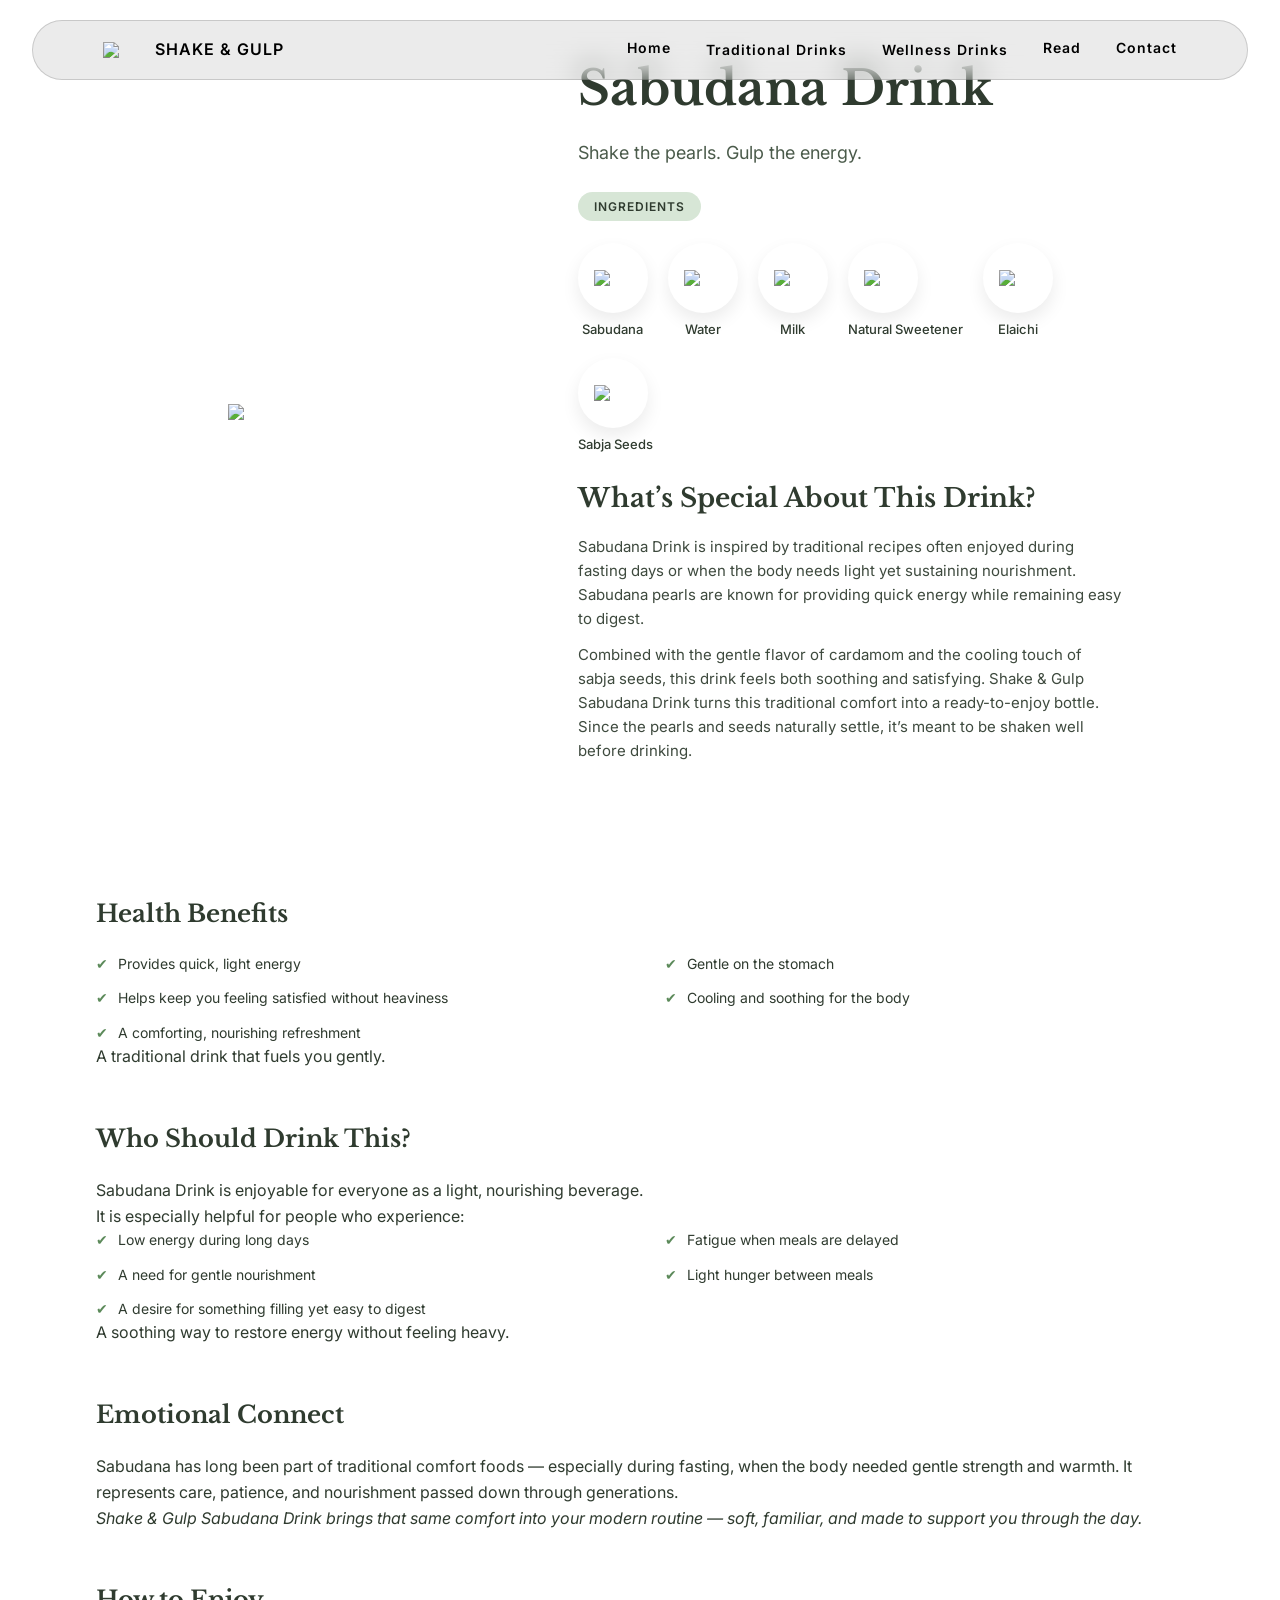
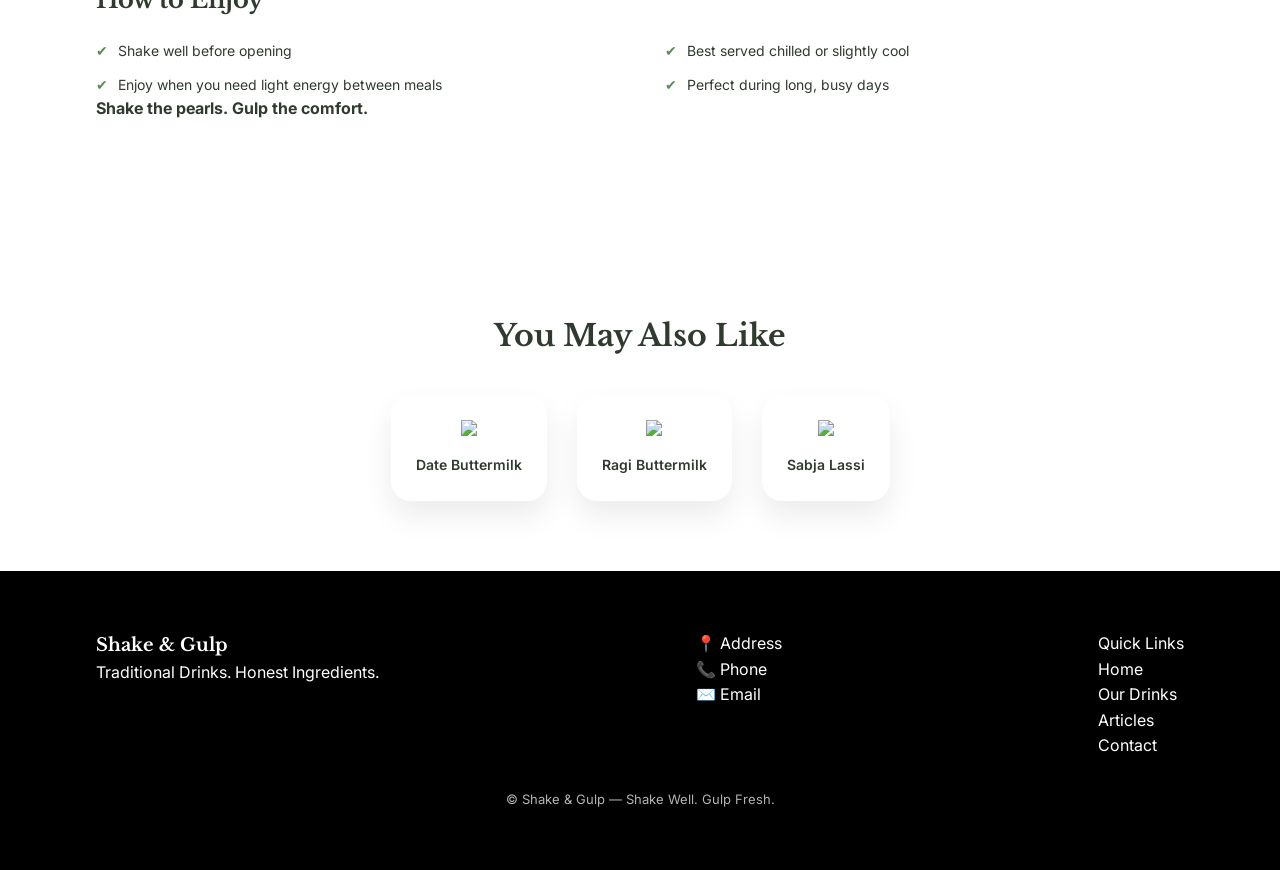
==== index.html @ e675488b "Update index.html" ====
<!DOCTYPE html>
<html lang="en">
<head>
<meta charset="UTF-8">
<meta name="viewport" content="width=device-width, initial-scale=1.0">
<title>Sabudana Drink – Shake & Gulp</title>

<link href="https://fonts.googleapis.com/css2?family=Libre+Baskerville:wght@400;700&family=Inter:wght@300;400;500;600&display=swap" rel="stylesheet">
<style>

  
* {
  margin: 0;
  padding: 0;
  box-sizing: border-box;
}

body {
  font-family: 'Inter', sans-serif;
  color: #2f3b2f;
  background: url("https://i.ibb.co/hJR4H2VG/buttermilkbackground.png") no-repeat center center fixed;
  background-size: cover;
  line-height: 1.6;
}

/* ================= CONTAINER ================= */

.container {
  width: 85%;
  max-width: 1100px;
  margin: auto;
}

/* ================= HEADER ================= */

  .navbar{
    position:fixed;
    top:20px;
    left:50%;
    transform:translateX(-50%);

    width:95%;          /* MUCH WIDER */
    max-width:none;     /* remove limit */

    padding:16px 70px;  /* more inner spacing */
    border-radius:50px;

    backdrop-filter:blur(15px);
    background:rgba(0,0,0,0.08);
    border:1px solid rgba(0,0,0,0.15);

    display:flex;
    justify-content:space-between;
    align-items:center;

    color:#000;
    font-weight:600;
    letter-spacing:1px;
    z-index:100;
}

.nav-links{
    display:flex;
    gap:35px;
}

.nav-links a{
    text-decoration:none;
    color:#000;
    font-size:14px;
    transition:0.3s ease;
}

.nav-links a:hover{
    opacity:0.6;
}

.logo{
    display:flex;
    align-items:center;
    gap:12px; /* space between logo and text */
}

.logo img{
    width:40px;   /* control logo size */
    height:auto;
}

/* =============================
   CONTACT FORM GLASS POPUP
============================= */

.contact-overlay{
    position:fixed;
    top:0;
    left:0;
    width:100%;
    height:100%;

    backdrop-filter:blur(10px);
    background:rgba(0,0,0,0.3);

    display:flex;
    justify-content:center;
    align-items:center;

    z-index:999;

    opacity:0;
    pointer-events:none;
    transition:0.4s;
}

.contact-overlay.active{
    opacity:1;
    pointer-events:auto;
}

.contact-form{
    width:400px;
    padding:40px;
    border-radius:25px;

    backdrop-filter:blur(15px);
    background:rgba(255,255,255,0.25);
    border:1px solid rgba(255,255,255,0.4);

    text-align:center;
}

.contact-form h2{
    margin-bottom:25px;
}

.contact-form input{

    width:100%;
    padding:12px;
    margin-bottom:15px;

    border:none;
    border-radius:10px;
}

.contact-form textarea{
    width:100%;
    height:44px;          /* same height as inputs */

    padding:12px;         /* same padding as inputs */
    margin-bottom:15px;

    border:none;
    border-radius:10px;
    resize:none;

    line-height:20px;     /* centers text visually */
}

.contact-form button{
    padding:12px 30px;
    border:none;
    border-radius:30px;
    background:black;
    color:white;
    cursor:pointer;
}

.close-btn{
    position:absolute;
    top:20px;
    right:25px;
    border:none;
    background:none;
    font-size:22px;
    cursor:pointer;
}

        /* =============================
   NAVBAR DROPDOWN
============================= */

.nav-item{
    position:relative;
}

.dropdown{
    position:absolute;
    top:100%;
    left:0;
    margin-top:px;


    min-width:220px;

    opacity:0;
    transform:translateY(10px);
    pointer-events:none;

    transition:0.3s ease;
}

/* =============================
   NAVBAR DROPDOWN BACKGROUND BLUR
============================= */

.nav-blur{
    position:fixed;
    top:0;
    left:0;
    width:100%;
    height:100%;

    backdrop-filter:blur(12px);
    background:rgba(0,0,0,0.15);

    opacity:0;
    pointer-events:none;

    transition:0.3s ease;
    z-index:50;
}

/* When dropdown is active */
body:has(.nav-item:hover) .nav-blur{
    opacity:1;
}

.nav-item:hover .dropdown{
    opacity:1;
    transform:translateY(0);
    pointer-events:auto;
}

.dropdown a{
    display:block;
    padding:8px 10px;
    font-size:14px;
    color:#000;
    text-decoration:none;
    border-radius:8px;
    transition:0.25s;
}

.dropdown a:hover{
    background:rgba(255,255,255,0.4);
    padding-left:15px;
}


/* ================= HERO ================= */



.hero-left {
  width: 45%;
  display: flex;
  justify-content: flex-end;   /* pushes image to right */
  padding-right: 20px;         /* small spacing control */
}.hero {
  display: flex;
  align-items: center;
  justify-content: center;
  gap: 50px;
  padding: 50px 0;
  min-height: 85vh;
  transform: translateX(-60px);   /* moves whole hero slightly left */
}




.hero-right {
  width: 50%;
  animation: fadeUp 0.8s ease forwards;
}

.bottle {
  width: 100%;
  max-width: 280px;       /* slightly smaller */
}

/* ================= TEXT ================= */

h1 {
  font-family: 'Libre Baskerville', serif;
  font-size: 48px;        /* slightly reduced but still large */
  margin-bottom: 12px;
}

.tagline {
  font-size: 18px;
  margin-bottom: 25px;
  color: #4b5b4b;
}

.small-label {
  background: #d7e6d6;
  padding: 7px 16px;
  border-radius: 20px;
  font-size: 12px;
  letter-spacing: 1px;
  font-weight: 600;
}

/* ================= INGREDIENTS ================= */

.ingredients {
  display: flex;
  gap: 20px;              /* reduced spacing */
  margin: 25px 0;         /* reduced margin */
  flex-wrap: wrap;
}

.ingredient {
  text-align: center;
  cursor: pointer;
  transition: transform 0.3s ease;
}

.ingredient span {
  display: block;
  margin-top: 8px;
  font-size: 13px;
  font-weight: 500;
  line-height: 1.3;
  white-space: normal;
  word-break: break-word;
}

/* Circle Design */

.circle {
  width: 70px;            /* reduced */
  height: 70px;
  background: #ffffff;
  border-radius: 50%;
  display: flex;
  justify-content: center;
  align-items: center;
  box-shadow: 0 8px 18px rgba(0,0,0,0.08);
  transition: all 0.4s ease;
}

.circle img {
  width: 38px;            /* reduced */
  transition: transform 0.4s ease;
}

/* Hover Effects */

.ingredient:hover img {
  transform: translateY(-6px);
}

.ingredient:hover .circle {
  box-shadow: 0 15px 35px rgba(92,138,90,0.25);
  transform: translateY(-4px);
}

/* ================= SPECIAL SECTION ================= */

.special h2 {
  font-family: 'Libre Baskerville', serif;
  font-size: 26px;
  margin-bottom: 15px;
}

.special p {
  margin-bottom: 12px;    /* reduced */
  font-size: 15px;
  color: #3e4a3e;
}

/* ================= INFO SECTION ================= */

.info {
  padding: 70px 0;
}

.info-block {
  margin-bottom: 50px;
}

.info-block h3 {
  font-family: 'Libre Baskerville', serif;
  font-size: 24px;
  margin-bottom: 20px;
}

.two-column {
  display: grid;
  grid-template-columns: repeat(2,1fr);
  gap: 12px 50px;
}

.tick-list {
  list-style: none;
}

.tick-list li {
  padding-left: 22px;
  position: relative;
  font-size: 14px;
}

.tick-list li::before {
  content: "✔";
  position: absolute;
  left: 0;
  color: #5c8a5a;
}

/* ================= SUGGEST SECTION ================= */

.suggest {
  padding: 70px 0;
}

.center-title {
  text-align: center;
  font-family: 'Libre Baskerville', serif;
  font-size: 30px;
  margin-bottom: 35px;
}

.center-cards {
  display: flex;
  justify-content: center;
  gap: 30px;
  flex-wrap: wrap;
}

.card {
  background: #fff;
  padding: 25px;
  border-radius: 20px;
  text-align: center;
  box-shadow: 0 15px 30px rgba(0,0,0,0.08);
  transition: 0.3s;
}

.card:hover {
  transform: translateY(-6px);
}

.card img {
  width: 120px;
  margin-bottom: 10px;
}

.card p {
  font-weight: 600;
  font-size: 14px;
}

/* ================= FOOTER ================= */

.footer {
   background:black;
    color:white;
  padding: 60px 0;
}

.footer-cols {
  display: flex;
  justify-content: space-between;
  flex-wrap: wrap;
  gap: 30px;
}

.footer strong {
  font-family: 'Libre Baskerville', serif;
  font-size: 18px;
}

.copyright {
  text-align: center;
  margin-top: 30px;
  font-size: 13px;
  opacity: 0.7;
}

/* ================= ANIMATION ================= */

@keyframes fadeUp {
  from {
    opacity: 0;
    transform: translateY(15px);
  }
  to {
    opacity: 1;
    transform: translateY(0);
  }
}

/* ================= MOBILE ================= */

@media(max-width: 900px){
  .hero {
    flex-direction: column;
    text-align: center;
    min-height: auto;
  }

  .hero-left,
  .hero-right {
    width: 100%;
  }

  .ingredients {
    justify-content: center;
  }
}

/* ================= PRINT ================= */

@media print {

  body {
    background: none !important;
  }

  .container {
    width: 1100px !important;
    margin: 0 auto !important;
  }

  .hero {
    flex-direction: row !important;
    min-height: auto;
  }

  .hero-left,
  .hero-right {
    width: 50% !important;
  }

  .header {
    position: relative !important;
  }
}

@page {
  size: A4;
  margin: 0;
}
@media (max-width: 768px) {

  .hero {
    flex-direction: column;
    text-align: center;
    min-height: auto;
    padding: 40px 0;
  }

  .hero-left,
  .hero-right {
    width: 100%;
  }

  .hero-left {
    justify-content: center;
    padding-right: 0;
    margin-bottom: 20px;
  }

  .bottle {
    max-width: 260px;
  }

  h1 {
    font-size: 34px;
  }

  .tagline {
    font-size: 16px;
  }

  .ingredients {
    justify-content: center;
    gap: 18px;
  }

  .two-column {
    grid-template-columns: 1fr;
  }

  .center-cards {
    flex-direction: column;
    align-items: center;
  }

  .footer-cols {
    flex-direction: column;
    text-align: center;
  }
}
@media (min-width: 769px) and (max-width: 1024px) {

  .hero {
    padding: 40px 0;
    gap: 30px;
  }

  .bottle {
    max-width: 280px;
  }

  h1 {
    font-size: 40px;
  }

  .ingredients {
    gap: 20px;
  }

  .two-column {
    grid-template-columns: repeat(2,1fr);
  }
}
@media (min-width: 1400px) {

  .container {
    max-width: 1200px;
  }

  .bottle {
    max-width: 350px;
  }

  h1 {
    font-size: 52px;
  }
}

</style>
</head>

<body>

<div class="navbar">

    <div class="logo">
        <img src="https://i.ibb.co/cSXcmScQ/Shake-Gulp-Logo.png">
        SHAKE & GULP
    </div>

    <div class="nav-links">

        <a href="https://vatsalvarma.github.io/SHAKE-GULP/#home">Home</a>

        <div class="nav-item">
            <a href="https://vatsalvarma.github.io/SHAKE-GULP/#traditional">Traditional Drinks</a>

            <div class="dropdown">
                <a ></a>
                <a href="https://vatsalvarma.github.io/Jeerabtmlk-prbxx/">Jeera Buttermilk</a>
                <a href="https://vatsalvarma.github.io/Masala-btmlk-prbxx/">Masala Buttermilk</a>
                <a href="https://vatsalvarma.github.io/Dates-prbxx/">Date Buttermilk</a>
                <a href="https://vatsalvarma.github.io/ragibrml-prbxxx/">Ragi Buttermilk</a>
                <a href="https://vatsalvarma.github.io/Jeerabtmlk-prbxx/">Jeera Buttermilk</a>
                <a href="https://vatsalvarma.github.io/Sabjalass-prbxs/">Sabja Lassi</a>
                <a href="https://vatsalvarma.github.io/Sweetbtmlk-prbxx/">Buttermilk</a>
                <a href="https://vatsalvarma.github.io/Nmpsabja/">Nimbu Sabja</a>
                <a href="https://vatsalvarma.github.io/Nimpud-prbxx/">Nimbu Pudina</a>
                <a href="https://vatsalvarma.github.io/Sweetbtmlk-prbxx/">Sweet Buttermilk</a>
            </div>
        </div>

        <div class="nav-item">
            <a href="https://vatsalvarma.github.io/SHAKE-GULP/#wellness">Wellness Drinks</a>

            <div class="dropdown">
                <a ></a>
                <a href="https://vatsalvarma.github.io/Ginger-prbxx/">Ginger Shot</a>
                <a href="https://vatsalvarma.github.io/GingTer-prbxx/">Ginger Turmeric Shot</a>
                <a href="https://vatsalvarma.github.io/Amla-prbrxx/">Amla Shot</a>
                <a href="https://vatsalvarma.github.io/Neem-prbxx/">Neem Shot</a>
                <a href="https://vatsalvarma.github.io/Moringa-prbxx/">Moringa Shot</a>
                <a href="https://vatsalvarma.github.io/wheatgrass-prbxxx/">Wheatgrass Shot</a>
                <a href="https://vatsalvarma.github.io/Barley-prbxx/">Barley Drink</a>
                <a href="https://vatsalvarma.github.io/sabudana-prbxx/">Sabudana Drink</a>
            </div>
        </div>

        <a href="https://vatsalvarma.github.io/SHAKE-GULP/#read">Read</a>
        <a href="https://vatsalvarma.github.io/SHAKE-GULP/#">Contact</a>

    </div>

</div>

<div class="nav-blur"></div>



<section class="hero container">

  <div class="hero-left">
    <img src="Images/MasalaButtermilk.png" class="bottle">
  </div>

  <div class="hero-right">
    <h1>Sabudana Drink</h1>
    <p class="tagline">Shake the pearls. Gulp the energy.</p>

    <span class="small-label">INGREDIENTS</span>

    <div class="ingredients">

      <div class="ingredient water">
        <div class="circle">
          <img src="Images/images (7).jpeg">
          <span class="wave"></span>
        </div>
        <span>Sabudana </span>
      </div>

      <div class="ingredient">
        <div class="circle">
          <img src="Images/images (3).jpeg"">
        </div>
        <span>Water</span>
      </div>

      <div class="ingredient">
        <div class="circle">
          <img src="Images/images (8).jpeg">
        </div>
        <span>Milk</span>
      </div>

      <div class="ingredient">
        <div class="circle">
          <img src="Images/download (16).jpeg">
        </div>
        <span>Natural Sweetener</span>
      </div>

      <div class="ingredient">
        <div class="circle">
          <img src="Images/download (32).jpeg">
        </div>
        <span>Elaichi </span>
      </div>

      <div class="ingredient">
        <div class="circle">
          <img src="Images/download (19).jpeg">
        </div>
        <span>Sabja Seeds</span>
      </div>

    </div>

    <div class="special">
      <h2>What’s Special About This Drink?</h2>
      <p>
        Sabudana Drink is inspired by traditional recipes often enjoyed during fasting days 
        or when the body needs light yet sustaining nourishment. Sabudana pearls are known 
        for providing quick energy while remaining easy to digest.
      </p>
      <p>
        Combined with the gentle flavor of cardamom and the cooling touch of sabja seeds, 
        this drink feels both soothing and satisfying. Shake & Gulp Sabudana Drink turns 
        this traditional comfort into a ready-to-enjoy bottle. Since the pearls and seeds 
        naturally settle, it’s meant to be shaken well before drinking.
      </p>
    </div>

  </div>
</section>


<section class="info container">

  <div class="info-block">
    <h3>Health Benefits</h3>
    <ul class="tick-list two-column">
      <li>Provides quick, light energy</li>
      <li>Gentle on the stomach</li>
      <li>Helps keep you feeling satisfied without heaviness</li>
      <li>Cooling and soothing for the body</li>
      <li>A comforting, nourishing refreshment</li>
    </ul>
    <p class="note">A traditional drink that fuels you gently.</p>
  </div>

  <div class="info-block">
    <h3>Who Should Drink This?</h3>
    <p>Sabudana Drink is enjoyable for everyone as a light, nourishing beverage.</p>
    <p>It is especially helpful for people who experience:</p>
   
    <ul class="tick-list two-column">
      <li>Low energy during long days</li>
      <li>Fatigue when meals are delayed</li>
      <li>A need for gentle nourishment</li>
      <li>Light hunger between meals</li>
      <li>A desire for something filling yet easy to digest</li>
    </ul>

    <p>A soothing way to restore energy without feeling heavy.</p>
  </div>

  <div class="info-block">
    <h3>Emotional Connect</h3>
    <p>
      Sabudana has long been part of traditional comfort foods — especially during fasting, 
      when the body needed gentle strength and warmth. It represents care, patience, 
      and nourishment passed down through generations.
    </p>
    <p><em>
      Shake & Gulp Sabudana Drink brings that same comfort into your modern routine — 
      soft, familiar, and made to support you through the day.
    </em></p>
  </div>

  <div class="info-block">
    <h3>How to Enjoy</h3>
    <ul class="tick-list two-column">
      <li>Shake well before opening</li>
      <li>Best served chilled or slightly cool</li>
      <li>Enjoy when you need light energy between meals</li>
      <li>Perfect during long, busy days</li>
    </ul>
    <p><strong>Shake the pearls. Gulp the comfort.</strong></p>
  </div>

</section>


<section class="suggest container">
  <h2 class="center-title">You May Also Like</h2>

  <div class="center-cards">
    <div class="card">
      <img src="https://i.ibb.co/4wRH7CC0/Date-Buttermilk-544x652.png">
      <p>Date Buttermilk</p>
    </div>
    <div class="card">
      <img src="https://i.ibb.co/QjQrDvRf/Ragi-544x652.png">
      <p>Ragi Buttermilk</p>
    </div>
    <div class="card">
      <img src="https://i.ibb.co/93Gx7RXY/Sabja-Lassi-544x652.png">
      <p>Sabja Lassi</p>
    </div>
  </div>
</section>


<footer class="footer">
  <div class="container footer-cols">
    <div>
      <strong>Shake & Gulp</strong>
      <p>Traditional Drinks. Honest Ingredients.</p>
    </div>

    <div>
      <p>📍 Address</p>
      <p>📞 Phone</p>
      <p>✉️ Email</p>
    </div>

    <div>
      <p>Quick Links</p>
      <p>Home</p>
      <p>Our Drinks</p>
      <p>Articles</p>
      <p>Contact</p>
    </div>
  </div>

  <p class="copyright">
    © Shake & Gulp — Shake Well. Gulp Fresh.
  </p>
</footer>

</body>
</html>
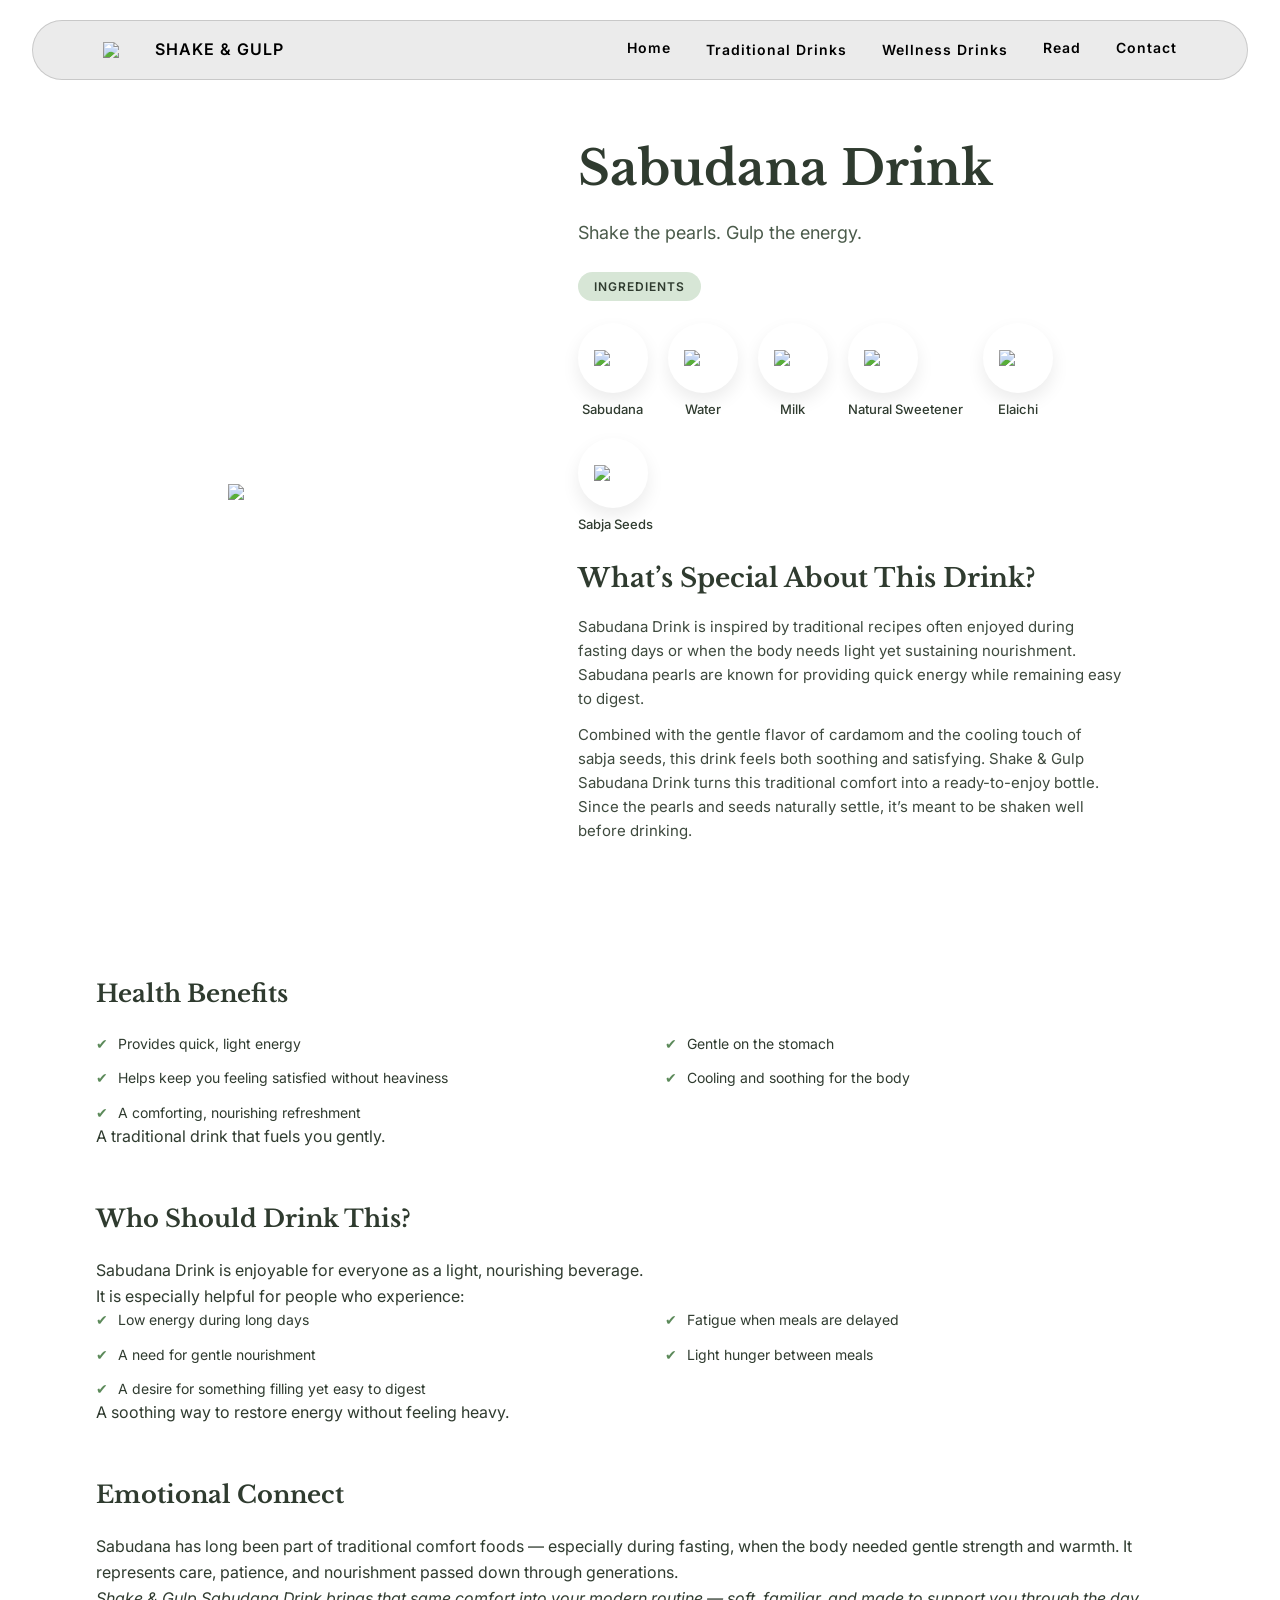
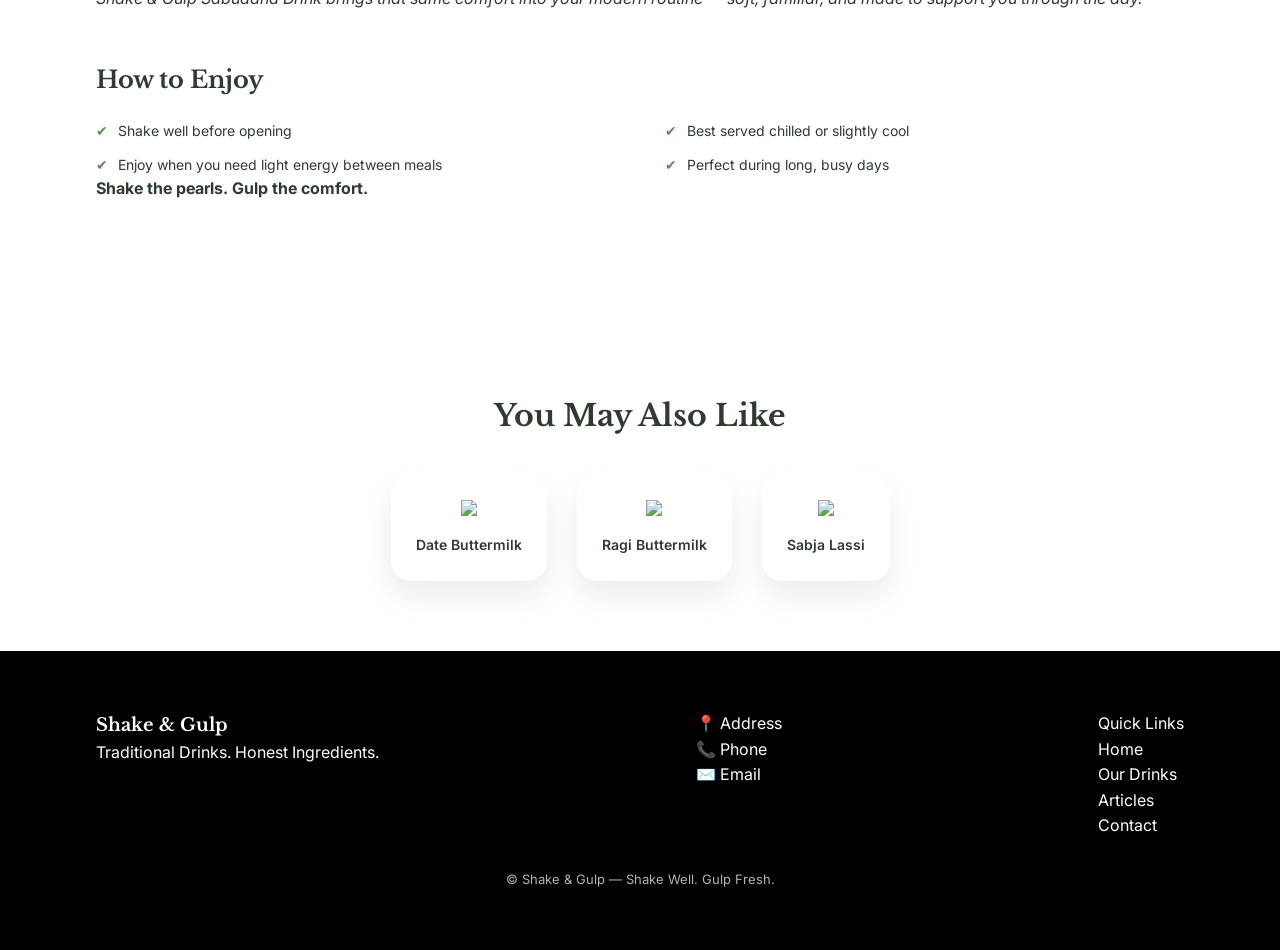
==== commit 07076261: "Update print statement from 'Hello' to 'Goodbye'" ====
--- a/index.html
+++ b/index.html
@@ -21,6 +21,7 @@
   background: url("https://i.ibb.co/hJR4H2VG/buttermilkbackground.png") no-repeat center center fixed;
   background-size: cover;
   line-height: 1.6;
+  padding-top:80px;
 }
 
 /* ================= CONTAINER ================= */
@@ -833,15 +834,15 @@
   <h2 class="center-title">You May Also Like</h2>
 
   <div class="center-cards">
-    <div class="card">
+    <div class="card" onclick="location.href='https://vatsalvarma.github.io/Dates-prbxx/'">
       <img src="https://i.ibb.co/4wRH7CC0/Date-Buttermilk-544x652.png">
       <p>Date Buttermilk</p>
     </div>
-    <div class="card">
+    <div class="card" onclick="location.href='https://vatsalvarma.github.io/ragibrml-prbxxx/'">
       <img src="https://i.ibb.co/QjQrDvRf/Ragi-544x652.png">
       <p>Ragi Buttermilk</p>
     </div>
-    <div class="card">
+    <div class="card"onclick="location.href='https://vatsalvarma.github.io/Sabjalass-prbxs/'">
       <img src="https://i.ibb.co/93Gx7RXY/Sabja-Lassi-544x652.png">
       <p>Sabja Lassi</p>
     </div>
@@ -883,3 +884,5 @@
 
 
 
+
+
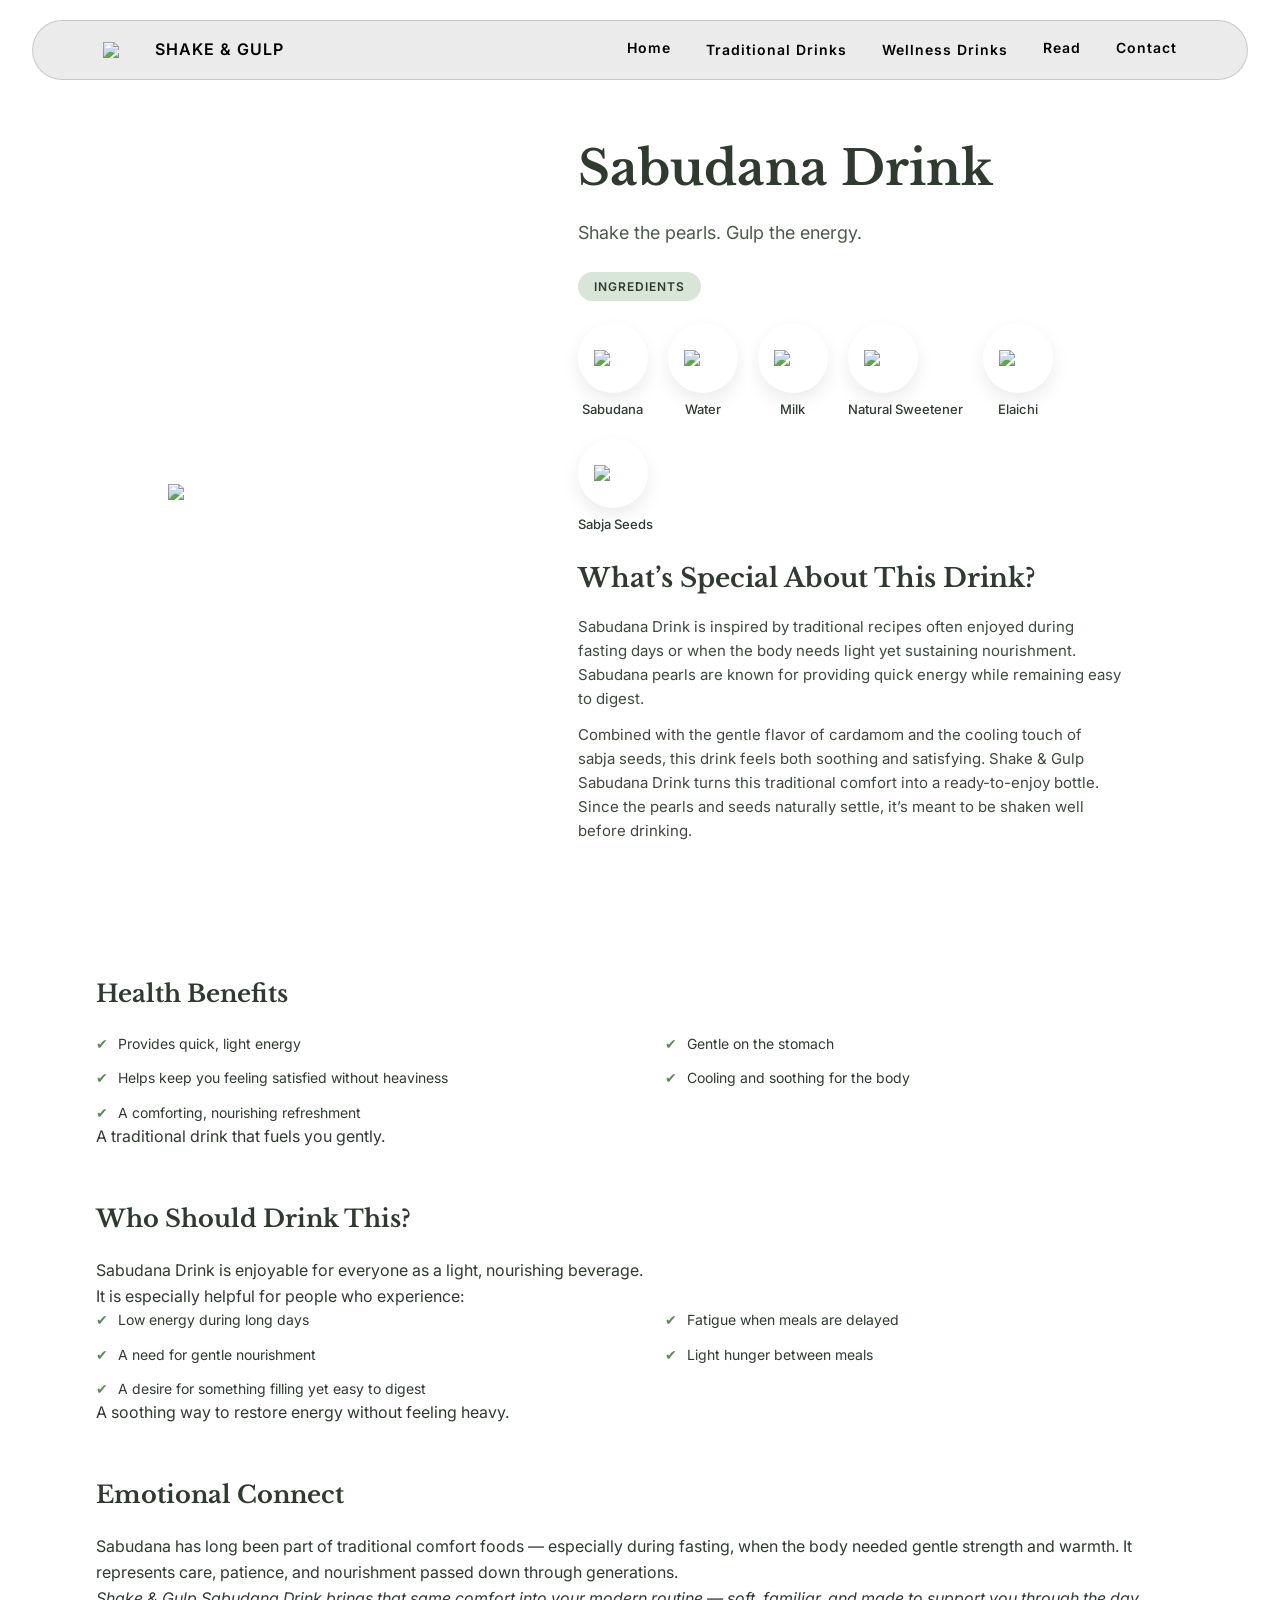
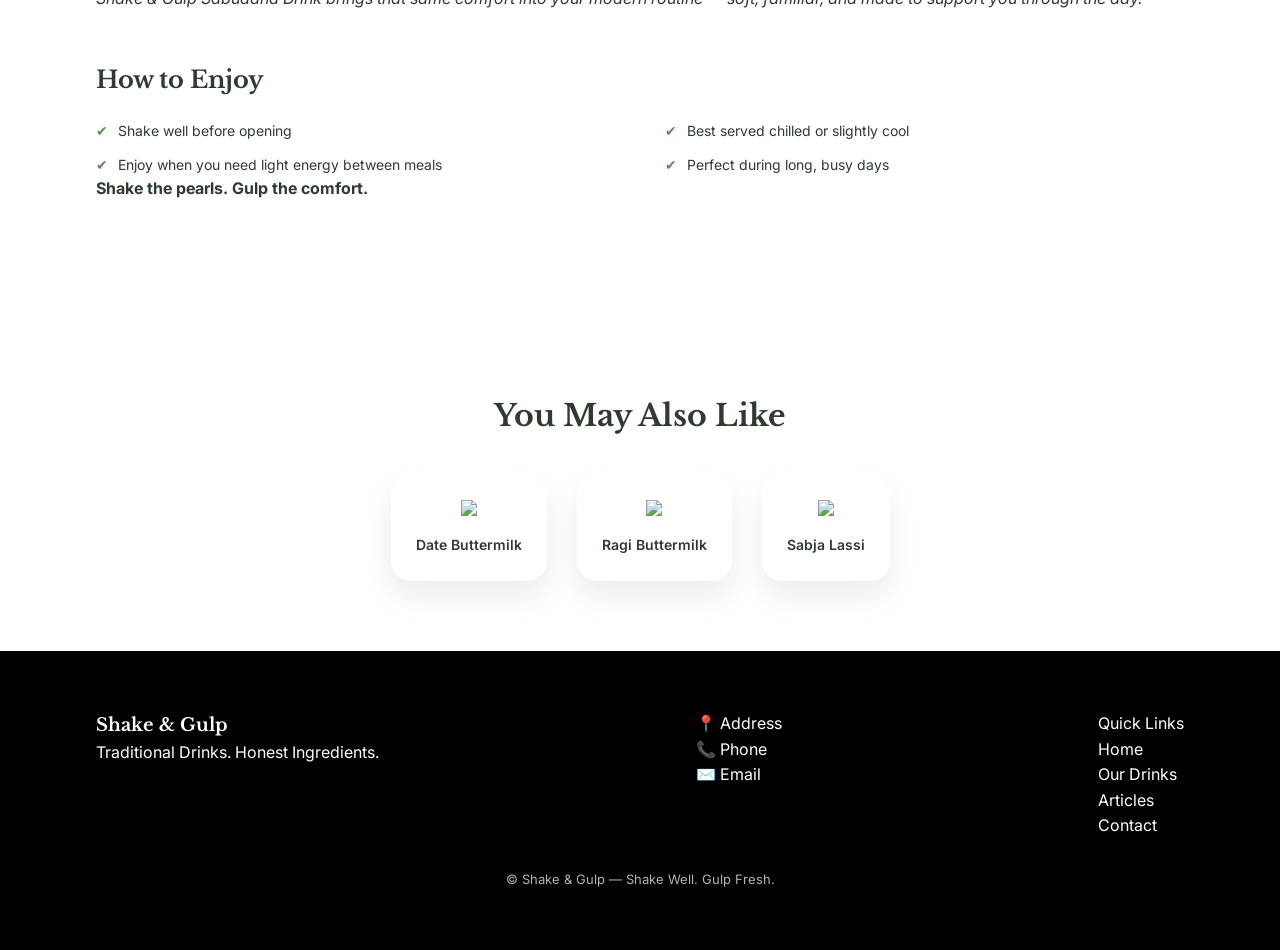
==== commit 9e7e371c: "Update print statement from 'Hello' to 'Goodbye'" ====
--- a/index.html
+++ b/index.html
@@ -256,7 +256,7 @@
   width: 45%;
   display: flex;
   justify-content: flex-end;   /* pushes image to right */
-  padding-right: 20px;         /* small spacing control */
+  padding-right: 80px;         /* small spacing control */
 }.hero {
   display: flex;
   align-items: center;
@@ -886,3 +886,4 @@
 
 
 
+
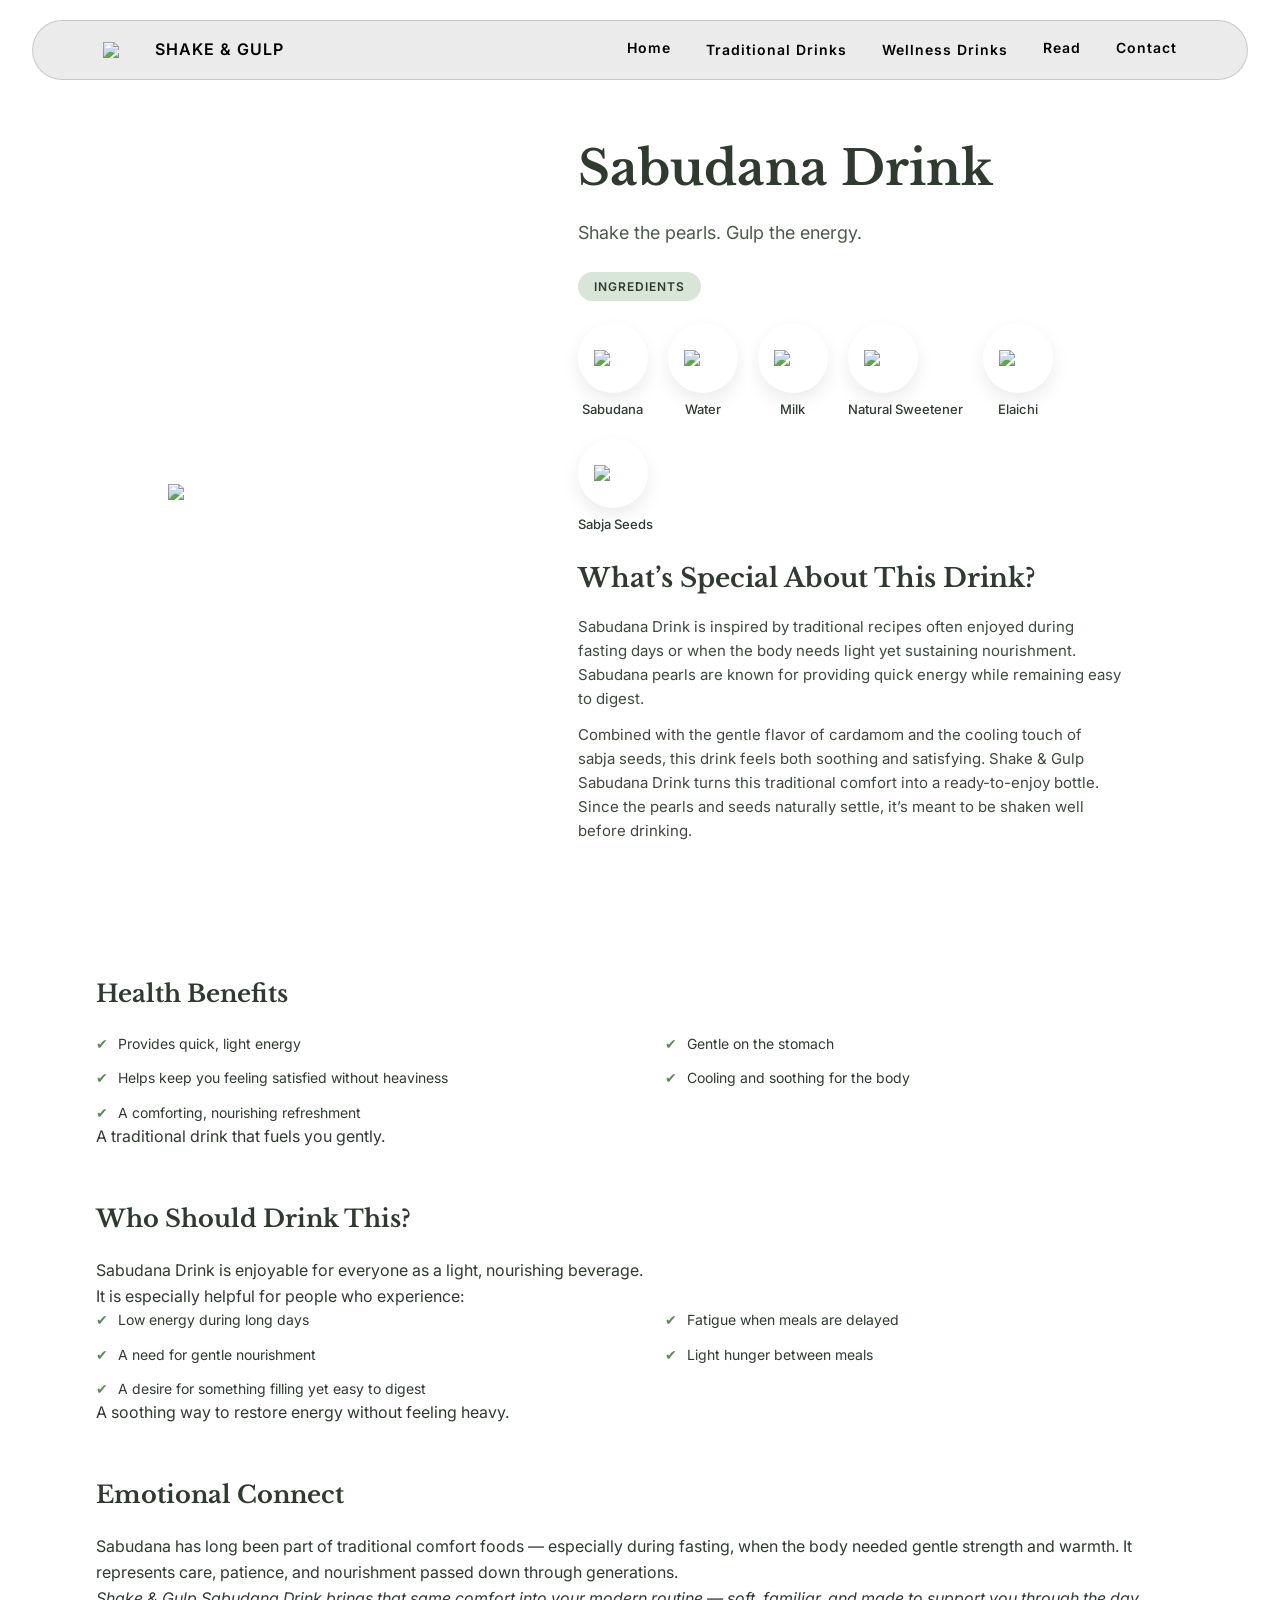
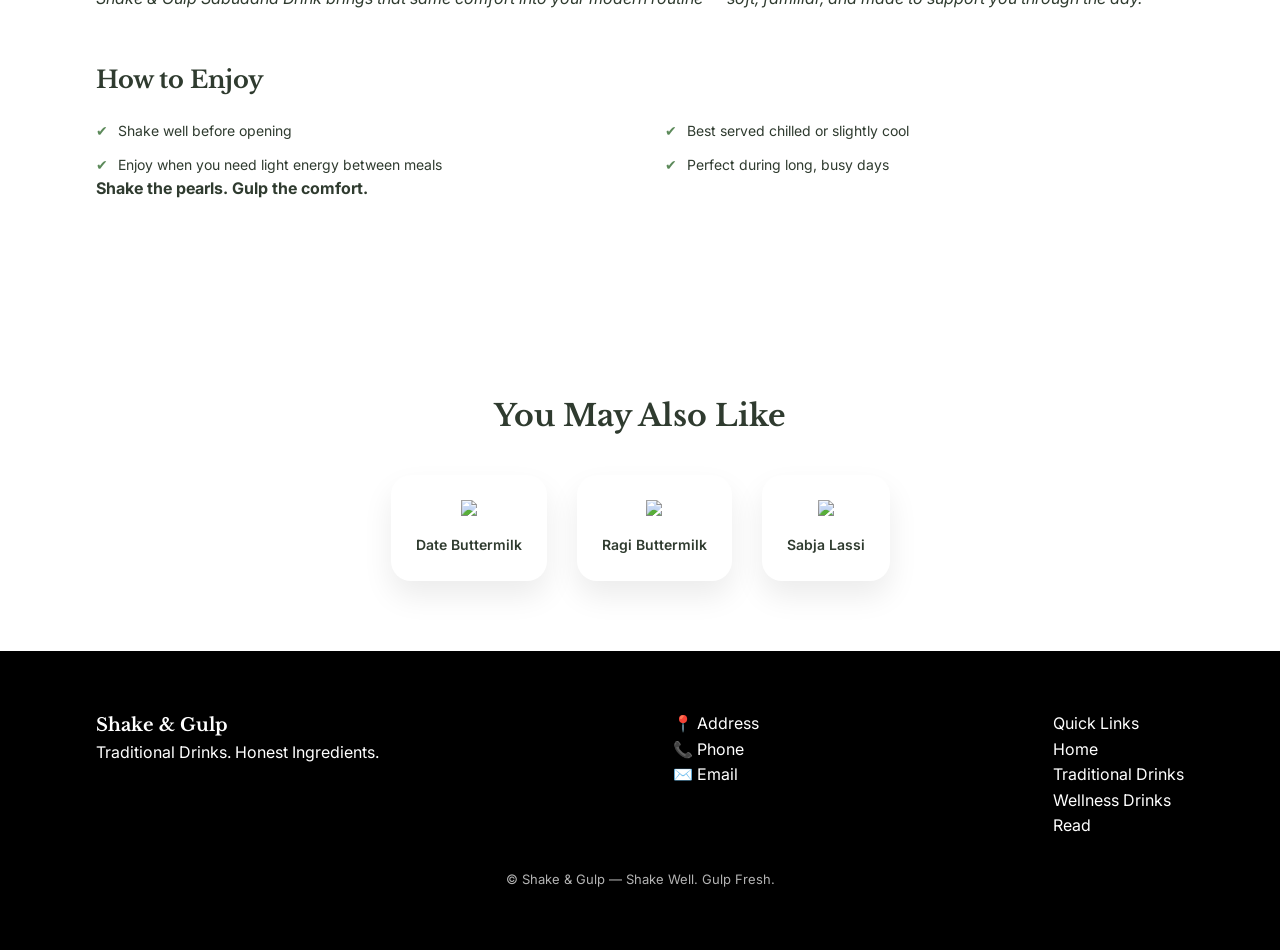
==== commit cf26ff5d: "Update index.html" ====
--- a/index.html
+++ b/index.html
@@ -866,9 +866,9 @@
     <div>
       <p>Quick Links</p>
       <p>Home</p>
-      <p>Our Drinks</p>
-      <p>Articles</p>
-      <p>Contact</p>
+      <p>Traditional Drinks</p>
+      <p>Wellness Drinks</p>
+      <p>Read</p>
     </div>
   </div>
 
@@ -887,3 +887,4 @@
 
 
 
+
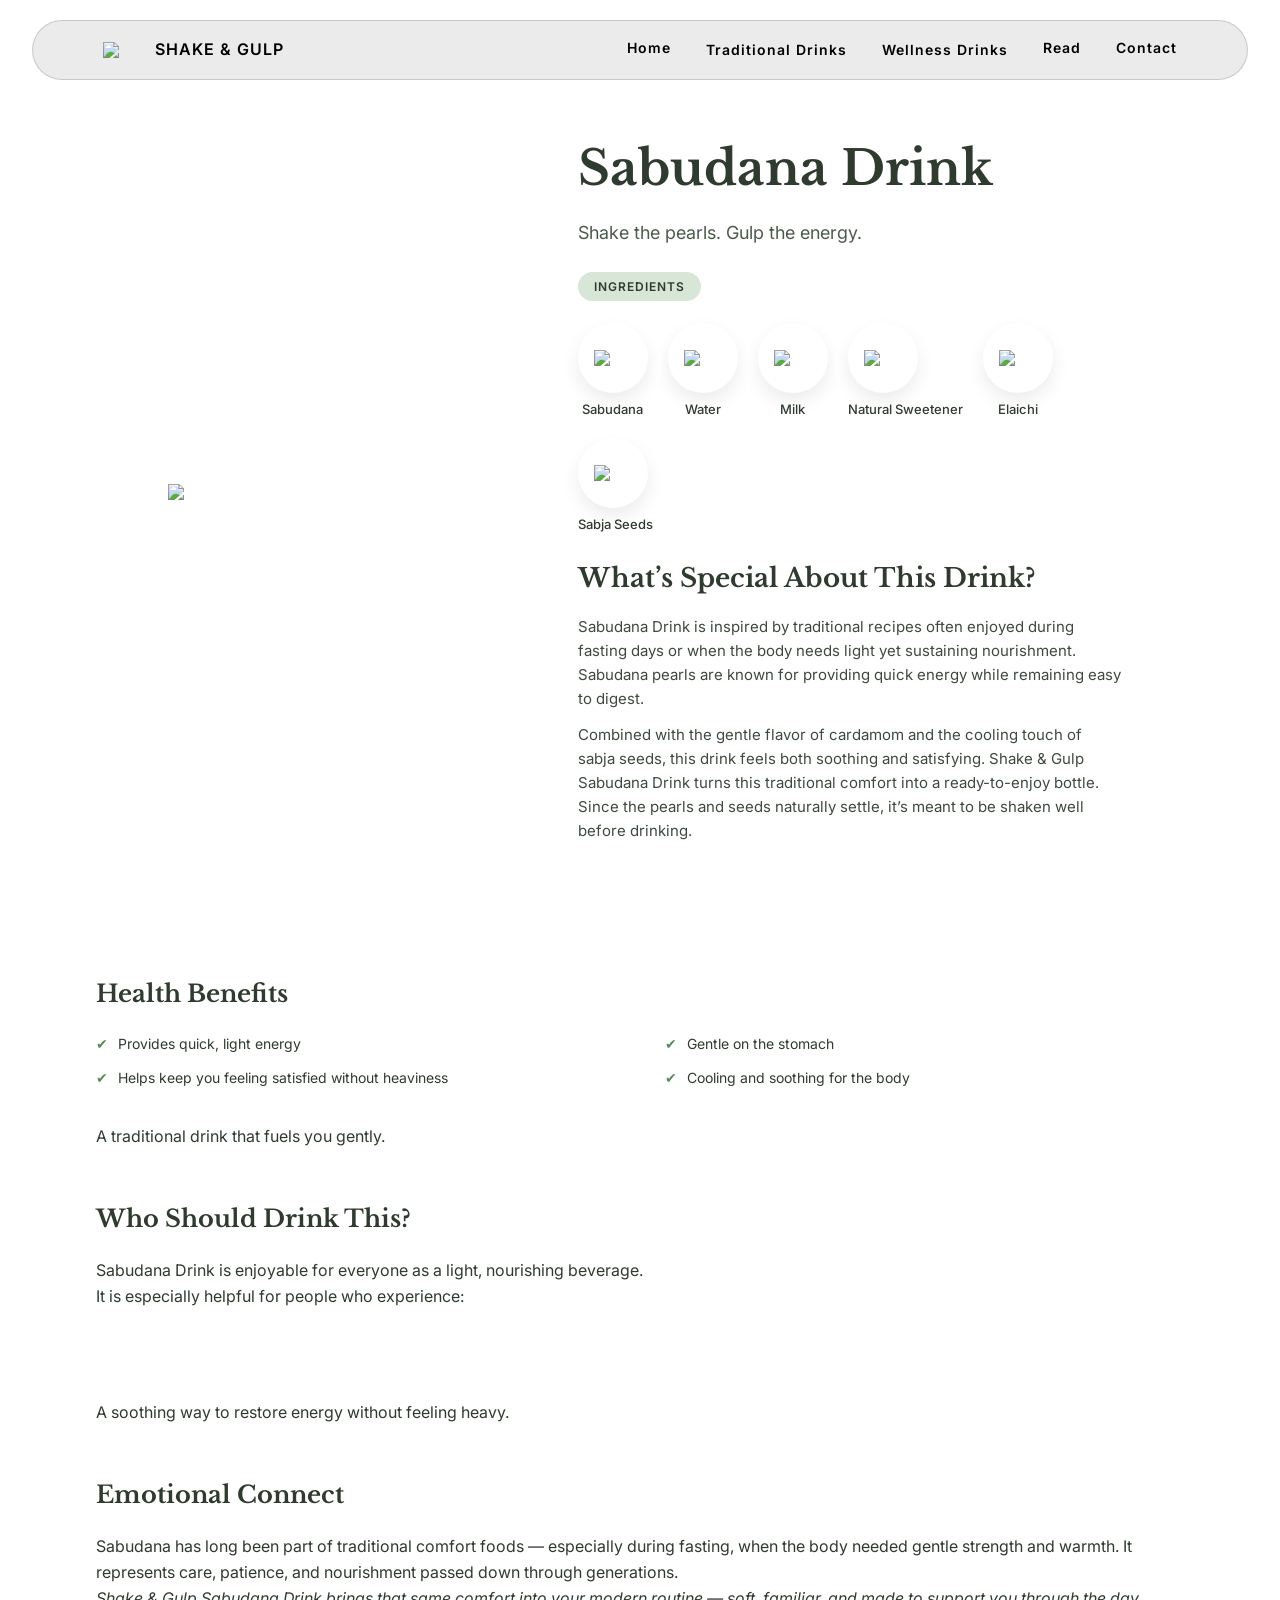
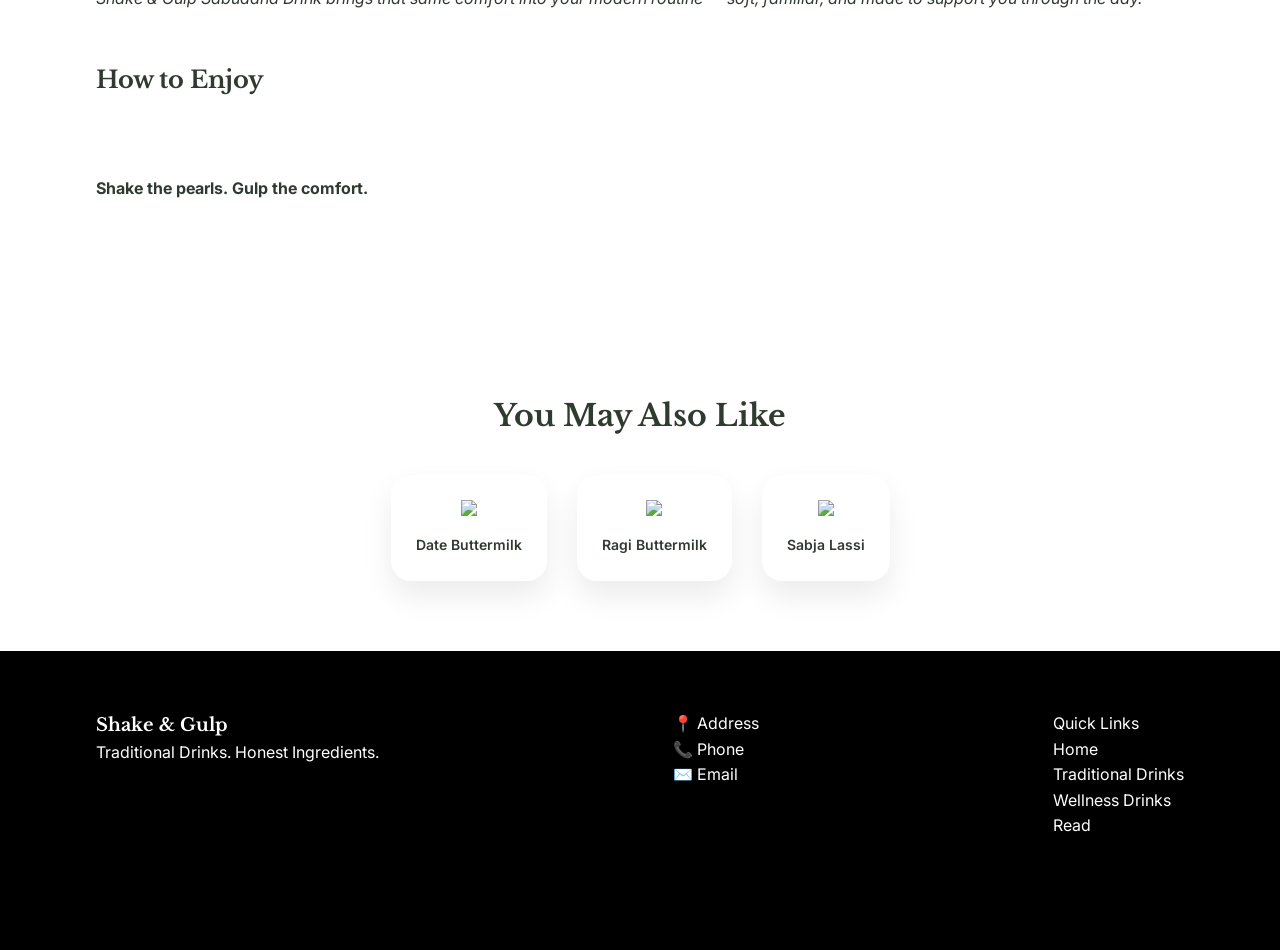
==== commit c2fdefec: "Update index.html" ====
--- a/index.html
+++ b/index.html
@@ -659,7 +659,7 @@
                 <a href="https://vatsalvarma.github.io/Masala-btmlk-prbxx/">Masala Buttermilk</a>
                 <a href="https://vatsalvarma.github.io/Dates-prbxx/">Date Buttermilk</a>
                 <a href="https://vatsalvarma.github.io/ragibrml-prbxxx/">Ragi Buttermilk</a>
-                <a href="https://vatsalvarma.github.io/Jeerabtmlk-prbxx/">Jeera Buttermilk</a>
+          
                 <a href="https://vatsalvarma.github.io/Sabjalass-prbxs/">Sabja Lassi</a>
                 <a href="https://vatsalvarma.github.io/Sweetbtmlk-prbxx/">Buttermilk</a>
                 <a href="https://vatsalvarma.github.io/Nmpsabja/">Nimbu Sabja</a>
@@ -888,3 +888,4 @@
 
 
 
+
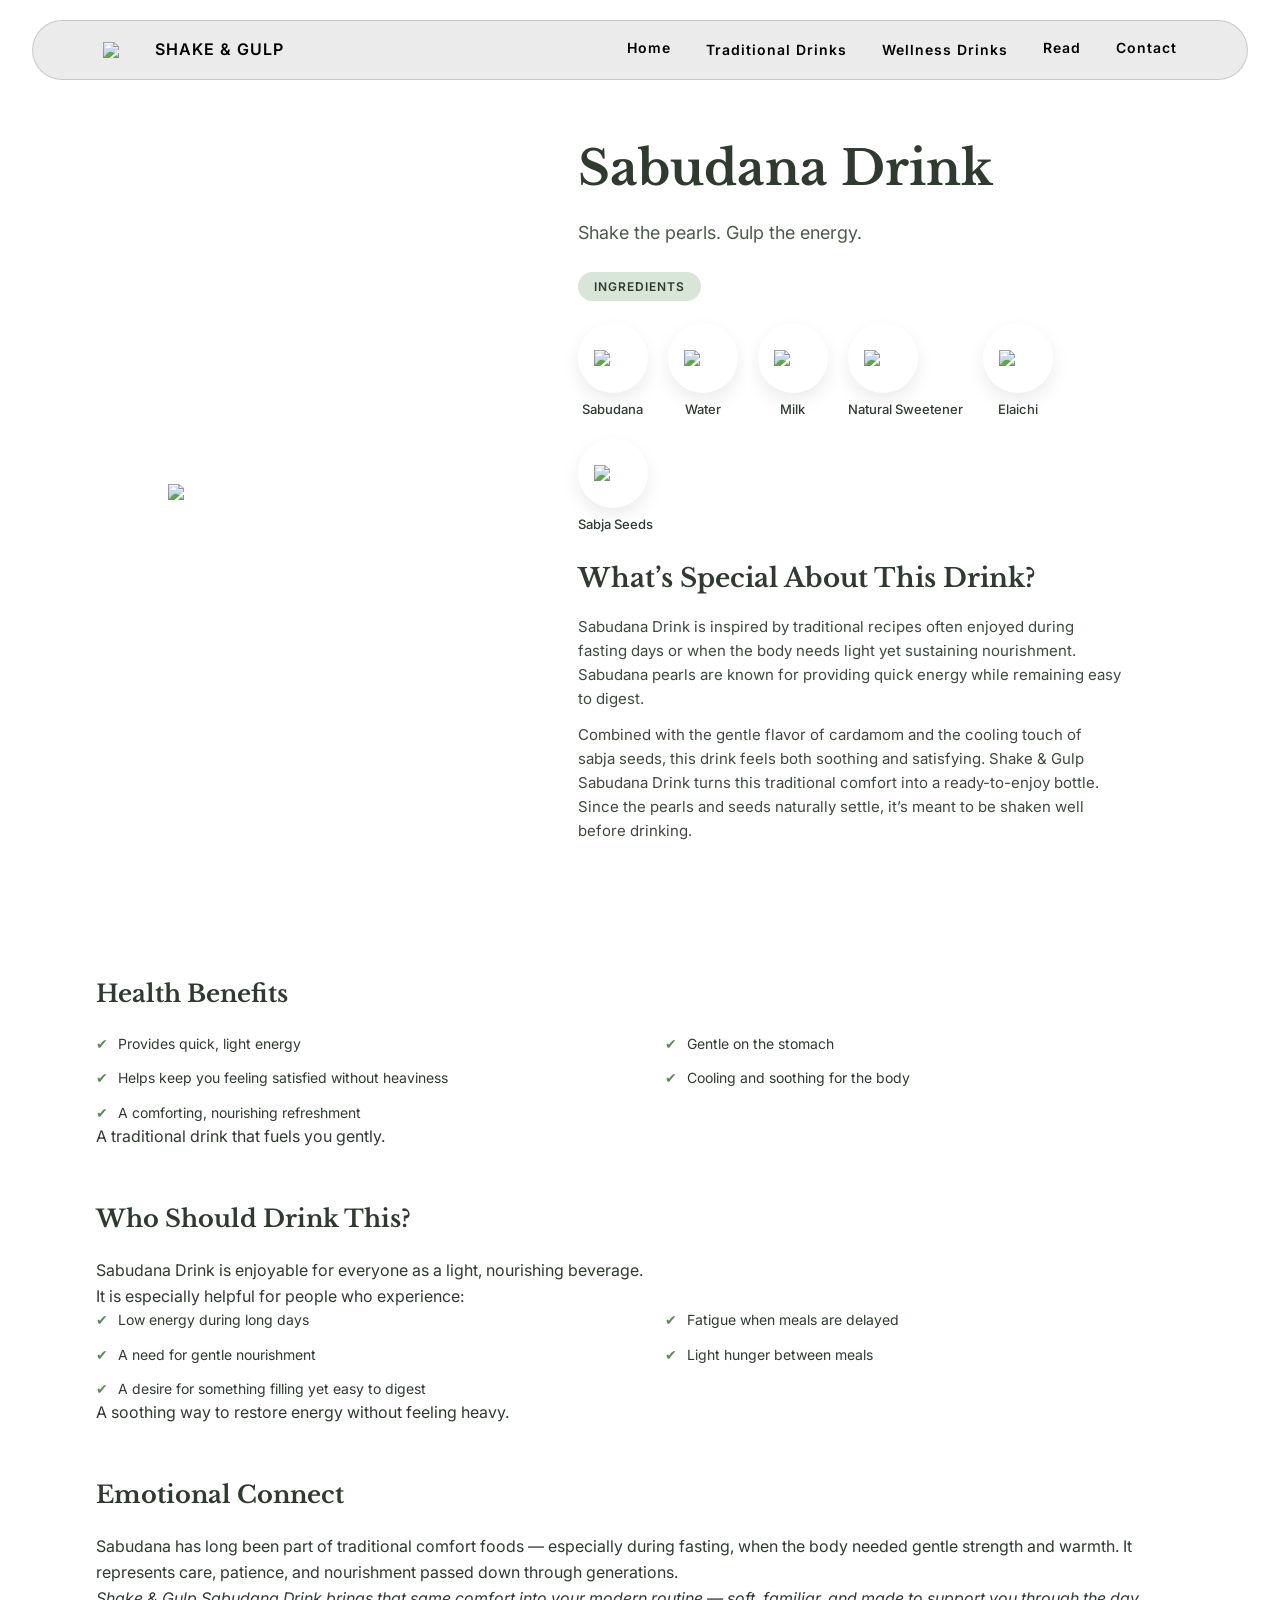
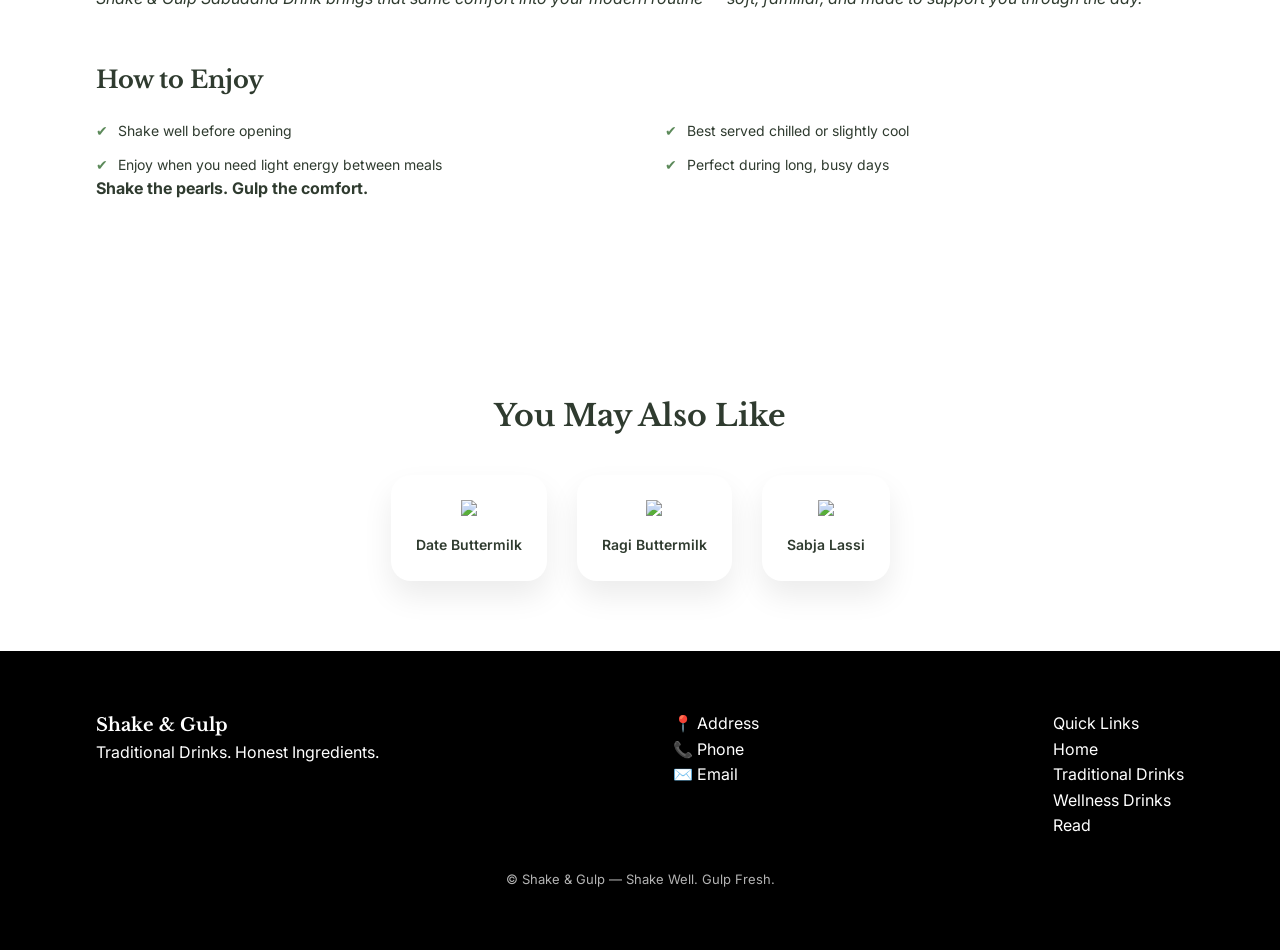
==== commit 3b8a5401: "Update index.html" ====
--- a/index.html
+++ b/index.html
@@ -552,6 +552,7 @@
     text-align: center;
     min-height: auto;
     padding: 40px 0;
+    transform: translateX(-5px); /* adjust 10–40px as needed */
   }
 
   .hero-left,
